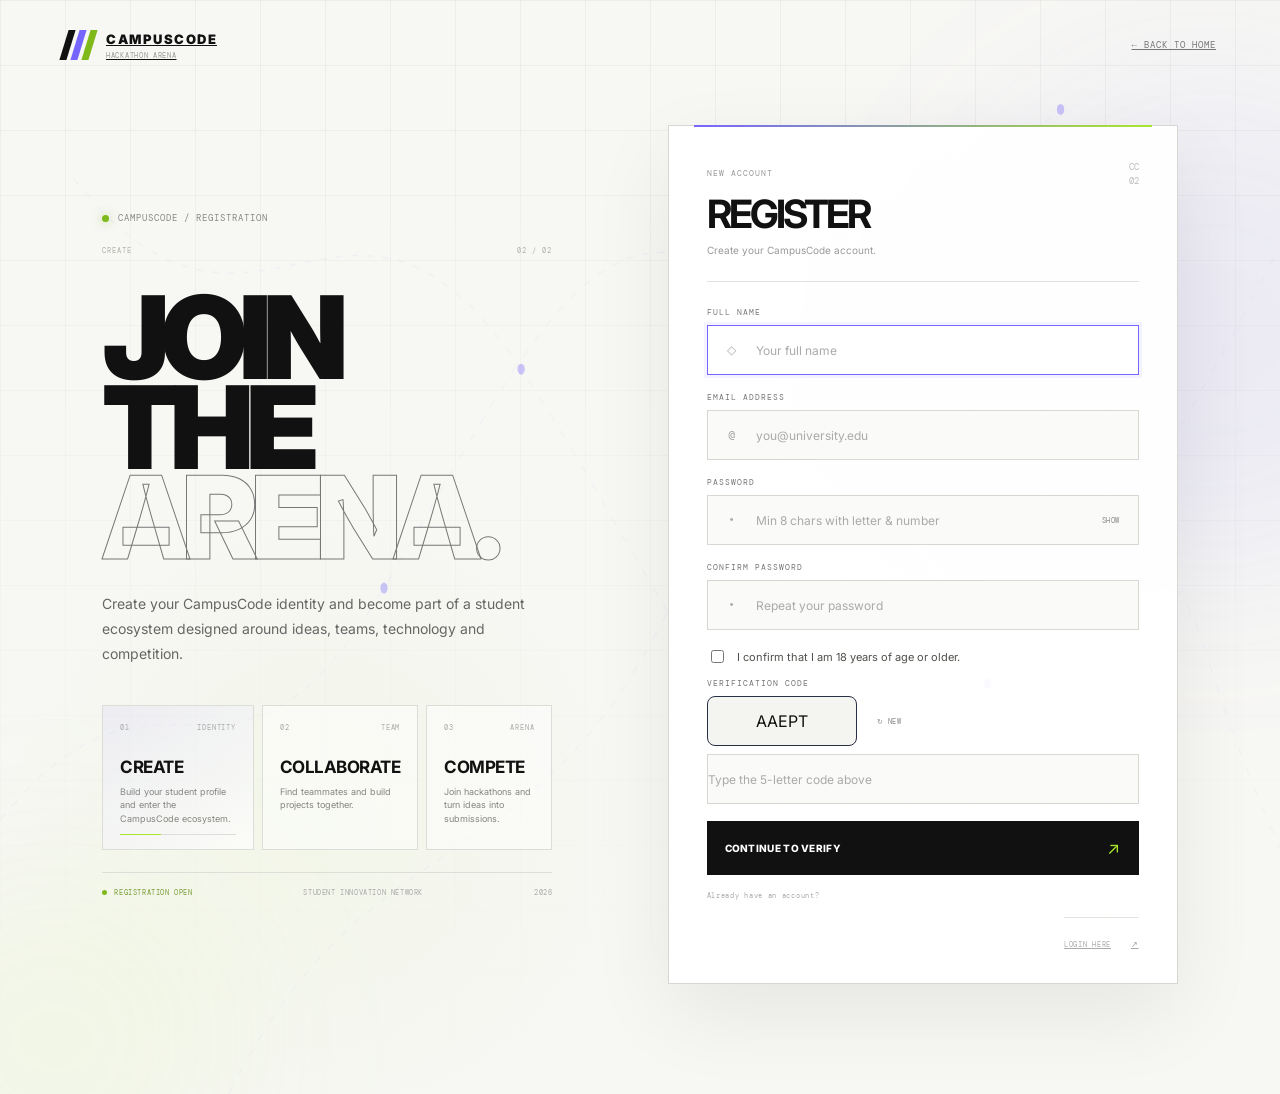
==== pages/register.html @ 217f9ce4 "Add files via upload" ====
<!DOCTYPE html>
<html lang="en">
<head>
  <meta charset="UTF-8">
  <meta name="viewport" content="width=device-width, initial-scale=1.0">
  <meta name="theme-color" content="#f7f7f4">
  <title>Register | CampusCode</title>
  <link rel="stylesheet" href="../css/index.css">
  <link rel="stylesheet" href="../css/register2.css">
  <link rel="stylesheet" href="../css/register.css">
  <script src="../js/register.js" defer></script>
</head>
<body>
  <div class="campus-register">
    <div class="register-grid" aria-hidden="true"></div>
    <div class="register-glow register-glow-one" aria-hidden="true"></div>
    <div class="register-glow register-glow-two" aria-hidden="true"></div>

    <div class="register-network" aria-hidden="true">
      <svg viewBox="0 0 1400 800" preserveAspectRatio="none">
        <path d="M0 600 C180 450 250 620 420 430 S680 80 900 270 S1150 500 1400 180"></path>
        <path d="M80 130 C280 300 380 80 570 270 S800 620 1080 500 S1250 400 1400 620"></path>
        <path d="M250 800 C400 600 570 650 720 460 S970 180 1160 80"></path>
        <circle cx="420" cy="430" r="4"></circle>
        <circle cx="900" cy="270" r="4"></circle>
        <circle cx="1080" cy="500" r="4"></circle>
        <circle cx="570" cy="270" r="4"></circle>
        <circle cx="1160" cy="80" r="4"></circle>
      </svg>
    </div>

    <header class="register-nav">
      <a href="../index.html" class="register-brand" aria-label="CampusCode home">
        <span class="register-brand-mark" aria-hidden="true"><i></i><i></i><i></i></span>
        <span class="register-brand-text">
          <strong>CAMPUSCODE</strong>
          <small>HACKATHON ARENA</small>
        </span>
      </a>
      <a class="register-back" href="../index.html">← BACK TO HOME</a>
    </header>

    <main class="register-main">
      <section class="register-intro">
        <div class="register-status"><span></span>CAMPUSCODE / REGISTRATION</div>
        <div class="register-intro-index"><span>CREATE</span><span>02 / 02</span></div>
        <h1>JOIN<br>THE<br><span>ARENA.</span></h1>
        <p class="register-intro-description">
          Create your CampusCode identity and become part of a student
          ecosystem designed around ideas, teams, technology and competition.
        </p>

        <div class="register-info-grid">
          <div class="register-info-card register-info-card-main">
            <div class="register-info-card-top"><span>01</span><span>IDENTITY</span></div>
            <strong>CREATE</strong>
            <p>Build your student profile and enter the CampusCode ecosystem.</p>
            <div class="register-info-line"><i></i></div>
          </div>
          <div class="register-info-card">
            <div class="register-info-card-top"><span>02</span><span>TEAM</span></div>
            <strong>COLLABORATE</strong>
            <p>Find teammates and build projects together.</p>
          </div>
          <div class="register-info-card">
            <div class="register-info-card-top"><span>03</span><span>ARENA</span></div>
            <strong>COMPETE</strong>
            <p>Join hackathons and turn ideas into submissions.</p>
          </div>
        </div>

        <div class="register-system-info">
          <div><span class="register-system-dot"></span>REGISTRATION OPEN</div>
          <div>STUDENT INNOVATION NETWORK</div>
          <div>2026</div>
        </div>
      </section>

      <section class="register-card-wrapper">
        <div class="register-card">
          <div class="register-card-top">
            <div>
              <span class="register-card-label">NEW ACCOUNT</span>
              <h2>REGISTER</h2>
              <p class="register-card-description" id="card-description">Create your CampusCode account.</p>
            </div>
            <div class="register-card-index">CC<br>02</div>
          </div>
          <div class="register-divider"></div>

          <form id="details-form" novalidate>
            <div class="register-field">
              <label for="reg-name">FULL NAME</label>
              <div class="register-input-wrap">
                <span class="register-input-icon">◇</span>
                <input id="reg-name" type="text" name="name" placeholder="Your full name" autocomplete="name" required autofocus>
              </div>
            </div>

            <div class="register-field">
              <label for="reg-email">EMAIL ADDRESS</label>
              <div class="register-input-wrap">
                <span class="register-input-icon">@</span>
                <input id="reg-email" type="email" name="email" placeholder="you@university.edu" autocomplete="email" required>
              </div>
            </div>

            <div class="register-field">
              <label for="reg-password">PASSWORD</label>
              <div class="register-input-wrap">
                <span class="register-input-icon">•</span>
                <input id="reg-password" type="password" name="password" placeholder="Min 8 chars with letter & number" autocomplete="new-password" required>
                <button type="button" class="login-password-toggle" id="password-toggle">SHOW</button>
              </div>
              <div class="register-strength" id="password-strength" hidden>
                <span></span><span></span><span></span><span></span>
              </div>
            </div>

            <div class="register-field">
              <label for="reg-confirm">CONFIRM PASSWORD</label>
              <div class="register-input-wrap">
                <span class="register-input-icon">•</span>
                <input id="reg-confirm" type="password" name="confirmPassword" placeholder="Repeat your password" autocomplete="new-password" required>
              </div>
            </div>

            <div class="register-age">
              <input type="checkbox" id="reg-age">
              <label for="reg-age">I confirm that I am 18 years of age or older.</label>
            </div>

            <div class="register-field">
              <label for="captcha-input">VERIFICATION CODE</label>
              <div class="login-captcha-row">
                <span class="login-captcha-img" id="captcha-text"></span>
                <button type="button" class="login-password-toggle" id="new-captcha">↻ NEW</button>
              </div>
              <div class="register-input-wrap register-captcha-input">
                <input id="captcha-input" type="text" placeholder="Type the 5-letter code above" maxlength="5" required>
              </div>
            </div>

            <div class="login-message login-error" id="form-error" role="alert" hidden></div>
            <button type="submit" class="login-submit register-submit" id="continue-button">
              <span>CONTINUE TO VERIFY</span><b>↗</b>
            </button>
          </form>

          <form id="otp-form" hidden>
            <div class="register-otp-note">
              <p>Enter verification code sent to:</p>
              <strong id="otp-email"></strong>
              <div class="register-demo-code">Demo Test Code: <strong>849201</strong></div>
            </div>
            <div class="register-field">
              <label for="reg-otp">6-DIGIT CODE</label>
              <div class="register-input-wrap">
                <span class="register-input-icon">#</span>
                <input id="reg-otp" type="text" placeholder="849201" maxlength="6" inputmode="numeric" required>
              </div>
              <div class="register-otp-meta">
                <span>Expires in: <strong id="otp-time">5:00</strong></span>
                <button type="button" id="resend-code">Resend Code</button>
              </div>
            </div>
            <div class="login-message login-error" id="otp-error" role="alert" hidden></div>
            <div class="register-otp-actions">
              <button type="button" id="back-button">← BACK</button>
              <button type="submit" class="login-submit" id="finish-button"><span>FINISH REGISTRATION</span><b>↗</b></button>
            </div>
          </form>

          <div class="login-card-footer">
            <span>Already have an account?</span>
            <a class="login-register" href="login.html">LOGIN HERE<span>↗</span></a>
          </div>
          <div class="register-feedback" id="register-feedback" role="status" hidden></div>
        </div>
      </section>
    </main>
  </div>
</body>
</html>
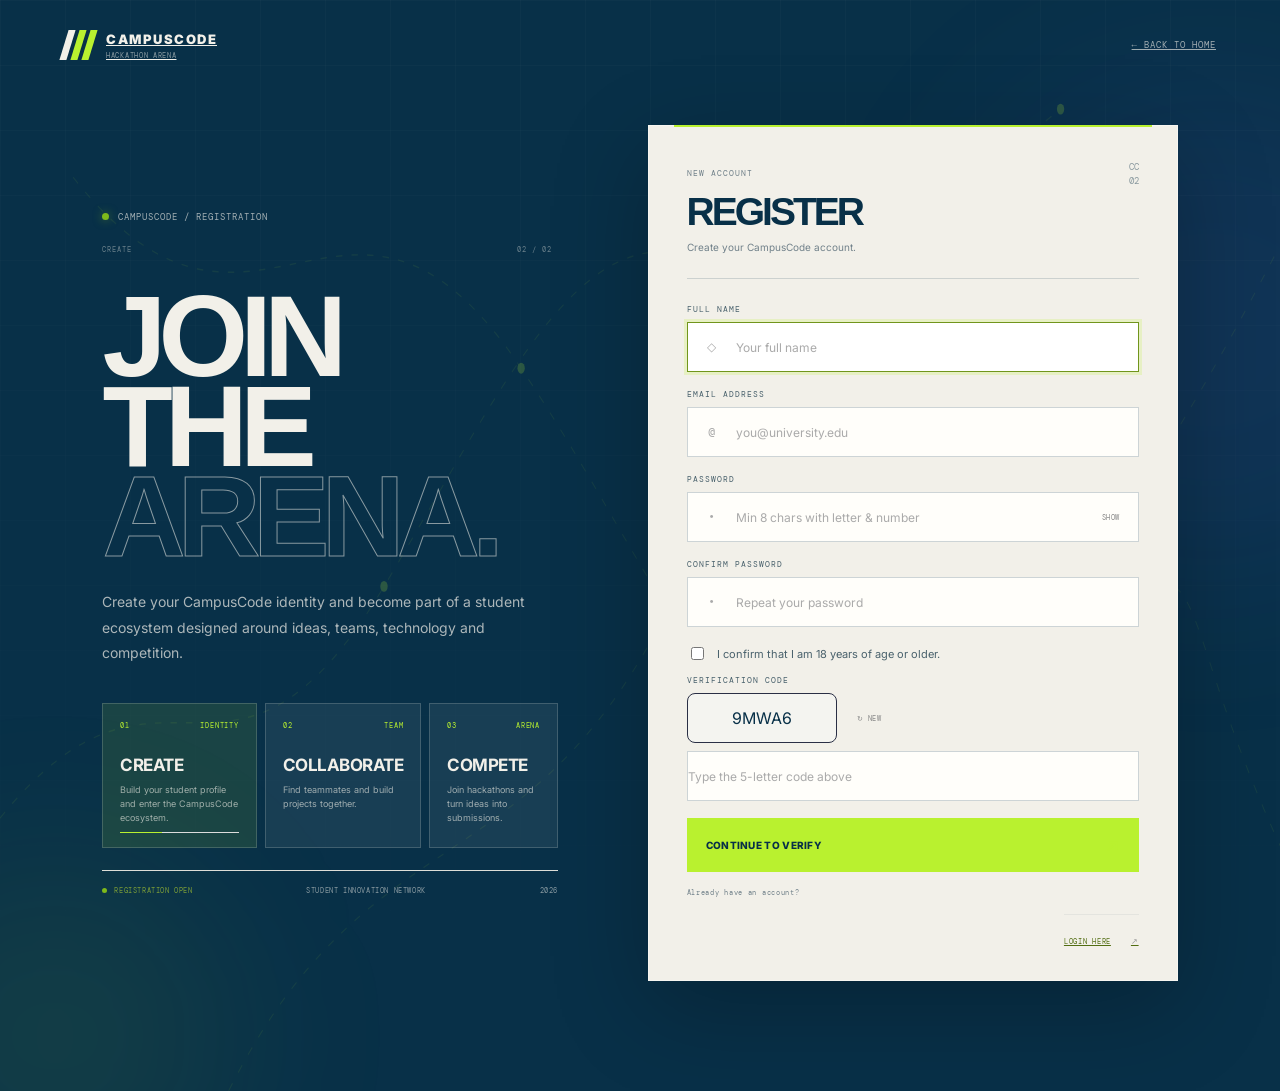
==== commit fde4803d: "Load shared editorial theme on registration page" ====
--- a/pages/register.html
+++ b/pages/register.html
@@ -8,6 +8,7 @@
   <link rel="stylesheet" href="../css/index.css">
   <link rel="stylesheet" href="../css/register2.css">
   <link rel="stylesheet" href="../css/register.css">
+  <link rel="stylesheet" href="../css/landing-overrides.css">
   <script src="../js/register.js" defer></script>
 </head>
 <body>
--- a/css/landing-overrides.css
+++ b/css/landing-overrides.css
@@ -0,0 +1,268 @@
+
+[hidden] { display: none !important; }
+.step-card { width: 100%; text-align: left; color: inherit; font: inherit; cursor: pointer; }
+.video-auto-note { background: none; border: 0; color: inherit; font: inherit; padding: 0; cursor: pointer; }
+.arena-modal-head { display:flex; justify-content:space-between; align-items:flex-start; gap:16px; margin-bottom:16px; }
+.arena-modal-head span, .arena-modal-stats span { display:block; font-family:'DM Mono',monospace; font-size:10px; letter-spacing:1.2px; color:#858580; margin-bottom:5px; }
+         .arena-modal-head h2 { font-size:22px; font-weight:800; margin:0; color:#111; }
+.arena-modal-close { flex:0 0 32px; width:32px; height:32px; border:0; border-radius:50%; background:#f0f0ec; color:#111; cursor:pointer; }
+.arena-modal-stats { display:grid; grid-template-columns:repeat(3,minmax(0,1fr)); gap:10px; margin:20px 0 24px; padding:14px; border-radius:8px; border:1px solid #deded8; background:#f7f7f4; }
+   .arena-modal-stats strong { font-size:13px; color:#111; }
+    .arena-modal-stats > div:first-child strong { color:#82b91a; font-size:15px; }
+.arena-modal-stats > div:last-child strong { color:#7665ff; }
+.arena-enter { width:100%; justify-content:center; }
+.video-modal-card { position:relative; max-width:960px; width:100%; border-radius:12px; overflow:hidden; box-shadow:0 0 50px rgba(168,230,46,.25); border:1px solid rgba(255,255,255,.2); }
+.video-modal-card video { width:100%; height:auto; display:block; }
+.video-modal-close { position:absolute; z-index:2; top:16px; right:16px; width:36px; height:36px; border-radius:50%; cursor:pointer; color:#fff; background:rgba(0,0,0,.6); border:1px solid rgba(255,255,255,.3); }
+.campus-toast { position:fixed; z-index:11000; left:50%; bottom:24px; transform:translate(-50%,20px); opacity:0; pointer-events:none; padding:12px 18px; border:1px solid rgba(255,255,255,.18); border-radius:8px; background:#171a19; color:#fff; font:500 13px/1.4 Inter,sans-serif; box-shadow:0 12px 40px rgba(0,0,0,.3); transition:opacity .25s ease,transform .25s ease; max-width:min(90vw,520px); text-align:center; }
+.campus-toast.show { opacity:1; transform:translate(-50%,0); }
+.campus-toast[data-type="success"] { border-color:#82b91a; }
+@media (max-width:560px) { .arena-modal-stats { grid-template-columns:1fr; } }
+
+
+/* =========================================================
+   REBUILD '26 — EDITORIAL DESIGN SYSTEM
+   Scoped visual layer: existing HTML and JS hooks stay intact.
+   ========================================================= */
+:root {
+  --cc-navy: #083048;
+  --cc-navy-deep: #062536;
+  --cc-ivory: #F2F0E9;
+  --cc-lime: #B9F12F;
+  --cc-ink: #102D3B;
+  --cc-muted: #71818A;
+  --cc-line: rgba(8,48,72,.16);
+}
+html { scroll-behavior: smooth; }
+body { background: var(--cc-ivory); }
+button, a { -webkit-tap-highlight-color: transparent; }
+:where(button,a,[role="button"]) { transition: color .22s ease, background-color .22s ease, border-color .22s ease, box-shadow .22s ease, transform .22s ease; }
+:where(button,a,[role="button"]):active { transform: translateY(1px) scale(.985); }
+
+/* Landing header + split hero */
+.campus-landing { background: var(--cc-ivory); color: var(--cc-ink); }
+.landing-nav { padding: 22px 6vw; }
+.landing-logo strong, .landing-logo small { color: var(--cc-ivory); }
+.landing-logo-mark span:nth-child(1) { background: var(--cc-ivory); }
+.landing-logo-mark span:nth-child(2) { background: var(--cc-lime); }
+.landing-logo-mark span:nth-child(3) { background: #77A8B8; }
+.landing-links button, .landing-login { color: rgba(242,240,233,.72); }
+.landing-links button:hover, .landing-login:hover { color: var(--cc-lime); }
+.landing-join { color: var(--cc-navy); background: var(--cc-lime); border-color: var(--cc-lime); font-weight: 700; }
+.landing-join:hover { color: var(--cc-navy); background: var(--cc-ivory); border-color: var(--cc-ivory); }
+.landing-menu { color: var(--cc-ivory); background: transparent; border-color: rgba(242,240,233,.35); }
+.landing-hero {
+  min-height: 790px;
+  background: radial-gradient(circle at 78% 48%, rgba(185,241,47,.13), transparent 25%), var(--cc-navy);
+  border-color: rgba(242,240,233,.13);
+  isolation: isolate;
+}
+.landing-hero-grid { opacity: .23; background-image: linear-gradient(rgba(242,240,233,.12) 1px,transparent 1px),linear-gradient(90deg,rgba(242,240,233,.12) 1px,transparent 1px); }
+.hero-glow.glow-one { background: rgba(185,241,47,.16); }
+.hero-glow.glow-two { background: rgba(92,166,190,.18); }
+.hero-glow.glow-three { background: rgba(242,240,233,.08); }
+.hero-network { opacity: .42; }
+.hero-network path { stroke: rgba(185,241,47,.3); }
+.hero-network circle { fill: var(--cc-lime); filter: drop-shadow(0 0 8px rgba(185,241,47,.6)); }
+.hero-top-line, .hero-bottom { color: rgba(242,240,233,.55); }
+.hero-top-line i { background: var(--cc-lime); box-shadow: 0 0 12px rgba(185,241,47,.55); }
+.hero-content {
+  width: min(1240px, 100%);
+  min-height: 790px;
+  margin: 0 auto;
+  padding: 205px 7vw 110px;
+  display: grid;
+  grid-template-columns: minmax(0,1.05fr) minmax(280px,.95fr);
+  align-content: center;
+  align-items: center;
+  column-gap: 5vw;
+}
+.hero-label { grid-column: 1; color: var(--cc-lime); letter-spacing: .22em; }
+.hero-content h1 {
+  grid-column: 1;
+  grid-row: 2;
+  color: var(--cc-ivory);
+  font-family: "Space Grotesk", Inter, sans-serif;
+  font-size: clamp(76px, 9.5vw, 142px);
+  letter-spacing: -.085em;
+  line-height: .82;
+  margin: 30px 0 32px;
+}
+.hero-content h1 span { -webkit-text-stroke: 1px rgba(242,240,233,.58); }
+.hero-content h1 span:hover { color: var(--cc-lime); -webkit-text-stroke-color: var(--cc-lime); }
+.hero-description { grid-column: 1; grid-row: 3; gap: 28px; align-items: center; flex-wrap: wrap; }
+.hero-description p { color: rgba(242,240,233,.7); }
+.hero-explore { color: var(--cc-navy); background: var(--cc-lime); border-color: var(--cc-lime); font-weight: 800; }
+.hero-explore:hover { color: var(--cc-navy); background: var(--cc-ivory); border-color: var(--cc-ivory); }
+.landing-hero::after {
+  content: "CC";
+  grid-column: 2;
+  grid-row: 1 / span 4;
+  position: absolute;
+  z-index: -1;
+  width: min(38vw, 490px);
+  height: min(38vw, 490px);
+  right: 9vw;
+  top: 50%;
+  transform: translateY(-43%);
+  display: grid;
+  place-items: center;
+  color: rgba(242,240,233,.92);
+  font: 700 clamp(130px,22vw,290px)/1 "Space Grotesk", sans-serif;
+  letter-spacing: -.12em;
+  padding-right: .12em;
+  border: 1px solid rgba(185,241,47,.45);
+  border-radius: 48% 52% 46% 54%;
+  background: radial-gradient(circle at 35% 30%, rgba(185,241,47,.2), transparent 36%), linear-gradient(145deg, rgba(242,240,233,.07), rgba(242,240,233,.015));
+  box-shadow: inset 0 0 70px rgba(185,241,47,.08), 0 0 100px rgba(185,241,47,.08);
+  animation: ccHeroFloat 7s ease-in-out infinite;
+}
+.landing-hero::before {
+  content: "";
+  position: absolute;
+  width: min(44vw, 560px);
+  height: min(44vw, 560px);
+  right: 6vw;
+  top: 50%;
+  border: 1px dashed rgba(242,240,233,.2);
+  border-radius: 50%;
+  transform: translateY(-43%);
+  animation: ccHeroOrbit 34s linear infinite;
+  pointer-events: none;
+}
+@keyframes ccHeroFloat { 0%,100% { translate: 0 0; } 50% { translate: 0 -13px; } }
+@keyframes ccHeroOrbit { to { rotate: 360deg; } }
+
+/* Editorial content rhythm */
+.landing-marquee { background: var(--cc-lime); border-color: var(--cc-lime); }
+.marquee-track { color: var(--cc-navy); font-weight: 700; }
+.marquee-track b { color: var(--cc-navy); opacity: .5; }
+.landing-about, .landing-how, .landing-hackathons, .landing-community { background: var(--cc-ivory); }
+.section-number, .section-heading span, .small-label i { color: var(--cc-navy); }
+.about-content h2, .section-heading h2, .step-card h3, .hack-title h3, .community-left h2 { color: var(--cc-navy); }
+.about-content h2 em, .community-left em { -webkit-text-stroke-color: var(--cc-navy); }
+.about-ring, .ring-a, .ring-b, .ring-c { border-color: rgba(8,48,72,.22); }
+.about-core, .community-orbit strong { color: var(--cc-navy); border-color: var(--cc-lime); background: var(--cc-lime); }
+.landing-video, .landing-statement, .landing-cta { background-color: var(--cc-navy); color: var(--cc-ivory); }
+.video-center strong, .statement-content h2, .cta-content h2 { color: var(--cc-ivory); }
+.video-center small, .video-top, .video-bottom, .statement-content p { color: rgba(242,240,233,.66); }
+.video-center button, .cta-content button { color: var(--cc-navy); background: var(--cc-lime); border-color: var(--cc-lime); }
+.statement-content h2 em, .cta-content h2 span { -webkit-text-stroke-color: rgba(242,240,233,.55); }
+.step-card { background: #fffdf8; border-color: var(--cc-line); }
+.step-card:hover { background: #fff; box-shadow: 0 22px 55px rgba(8,48,72,.12); }
+.step-arrow, .hack-arrow { color: var(--cc-navy); }
+.hackathon-row { border-color: var(--cc-line); }
+.hackathon-row:hover { background: rgba(255,255,255,.72); }
+.hack-status i.active { background: #6a9d12; }
+.landing-community { border-color: var(--cc-line); }
+.community-left { border-color: var(--cc-line); }
+.community-orbit { border-color: rgba(8,48,72,.3); }
+.community-orbit:before { border-color: rgba(8,48,72,.16); }
+.community-orbit span { background: var(--cc-lime); box-shadow: 0 0 12px rgba(185,241,47,.65); }
+.landing-footer { color: var(--cc-ivory); background: var(--cc-navy-deep); }
+.footer-logo strong, .footer-column h4 { color: var(--cc-ivory); }
+.footer-mark span:nth-child(1) { background: var(--cc-ivory); }
+.footer-mark span:nth-child(2), .footer-mark span:nth-child(3) { background: var(--cc-lime); }
+.footer-brand p, .footer-column a, .footer-status, .footer-status a, .footer-bottom { color: rgba(242,240,233,.62); }
+.footer-column a:after { background: var(--cc-lime); }
+.footer-column a:hover, .footer-status a:hover { color: var(--cc-lime); }
+.footer-watermark { color: rgba(242,240,233,.045); }
+.footer-bottom { border-color: rgba(242,240,233,.16); }
+
+/* Login + register: navy brand panel, warm ivory form */
+.campus-login, .campus-register {
+  --login-purple: var(--cc-lime);
+  --login-lime: var(--cc-lime);
+  --login-lime-dark: #8ebc1c;
+  --register-purple: var(--cc-lime);
+  --register-lime: var(--cc-lime);
+  background: var(--cc-navy);
+  color: var(--cc-ivory);
+}
+.login-grid, .register-grid { opacity: .18; background-image: linear-gradient(rgba(242,240,233,.13) 1px,transparent 1px),linear-gradient(90deg,rgba(242,240,233,.13) 1px,transparent 1px); }
+.login-network, .register-network { opacity: .2; }
+.login-network path, .register-network path { stroke: rgba(185,241,47,.35); }
+.login-network circle, .register-network circle { fill: var(--cc-lime); }
+.login-nav, .register-nav { max-width: 1500px; margin: 0 auto; }
+.login-brand, .register-brand { color: var(--cc-ivory); }
+.login-brand-mark span:nth-child(1), .register-brand-mark i:nth-child(1) { background: var(--cc-ivory); }
+.login-brand-mark span:nth-child(2), .login-brand-mark span:nth-child(3), .register-brand-mark i:nth-child(2), .register-brand-mark i:nth-child(3) { background: var(--cc-lime); }
+.login-brand-text strong, .register-brand-text strong { color: var(--cc-ivory); }
+.login-brand-text small, .register-brand-text small { color: rgba(242,240,233,.55); }
+.login-back, .register-back { color: rgba(242,240,233,.65); }
+.login-back:hover, .register-back:hover { color: var(--cc-lime); }
+.login-main, .register-main { max-width: 1500px; margin: 0 auto; gap: clamp(40px,7vw,110px); }
+.login-intro, .register-intro { color: var(--cc-ivory); }
+.login-status, .register-status { color: rgba(242,240,233,.66); }
+.login-intro-index, .register-intro-index { color: rgba(242,240,233,.42); }
+.login-intro h1, .register-intro h1 { color: var(--cc-ivory); font-family: "Space Grotesk", sans-serif; }
+.login-intro h1 span, .register-intro h1 span { -webkit-text-stroke-color: rgba(242,240,233,.55); }
+.login-intro h1 span:hover, .register-intro h1 span:hover { color: var(--cc-lime); -webkit-text-stroke-color: var(--cc-lime); }
+.login-intro-description, .register-intro-description { color: rgba(242,240,233,.7); }
+.login-features>div, .register-info-card { color: var(--cc-ivory); background: rgba(242,240,233,.07); border-color: rgba(242,240,233,.18); }
+.login-features>div:hover, .register-info-card:hover { background: rgba(242,240,233,.13); border-color: var(--cc-lime); }
+.login-features strong, .register-info-card-top { color: var(--cc-lime); }
+.login-features span, .register-info-card strong { color: var(--cc-ivory); }
+.register-info-card p { color: rgba(242,240,233,.62); }
+.register-info-card-main { background: rgba(185,241,47,.1); }
+.login-system-info, .register-system-info { color: rgba(242,240,233,.55); }
+.login-card, .register-card { background: var(--cc-ivory); border-color: rgba(255,255,255,.35); color: var(--cc-navy); box-shadow: 0 28px 90px rgba(0,0,0,.24); }
+.login-card:before, .register-card:before { background: var(--cc-lime); }
+.login-card h2, .register-card h2 { color: var(--cc-navy); font-family: "Space Grotesk", sans-serif; }
+.login-card-label, .register-card-label, .login-card-top p, .register-card-description { color: #71818a; }
+.login-card-index, .register-card-index { color: #8a999f; }
+.login-divider, .register-divider { background: rgba(8,48,72,.16); }
+.login-field label, .register-field label { color: #49616c; }
+.login-input-wrap, .register-input-wrap { background: #fffefa; border-color: rgba(8,48,72,.2); }
+.login-input-wrap:focus-within, .register-input-wrap:focus-within { border-color: #71951c; box-shadow: 0 0 0 3px rgba(185,241,47,.2); }
+.login-submit { color: var(--cc-navy); background: var(--cc-lime); border: 1px solid var(--cc-lime); font-weight: 800; }
+.login-submit:hover { color: var(--cc-ivory); background: var(--cc-navy); border-color: var(--cc-navy); }
+.login-card-footer, .login-card-subfooter { color: #71818a; }
+.login-register, .register-otp-meta button { color: #526d12; }
+.register-age label { color: #49616c; }
+.register-age input { accent-color: #71951c; }
+.register-otp-note { background: #fffefa; border-color: rgba(8,48,72,.16); }
+.register-otp-note>strong { color: #526d12; }
+.register-demo-code { color: #526d12; background: rgba(185,241,47,.18); }
+.register-otp-actions>button:first-child { color: var(--cc-navy); background: #e5e7df; }
+.register-feedback { background: var(--cc-navy); border: 1px solid rgba(185,241,47,.45); }
+
+@media (max-width: 1050px) {
+  .hero-content { grid-template-columns: minmax(0,1fr) minmax(220px,.75fr); padding-left: 6vw; padding-right: 6vw; }
+  .landing-hero::after { right: 5vw; width: 35vw; height: 35vw; }
+  .landing-hero::before { right: 2vw; width: 40vw; height: 40vw; }
+  .login-main, .register-main { grid-template-columns: minmax(0,1fr) minmax(390px,470px); gap: 5vw; padding-left: 6vw; padding-right: 6vw; }
+}
+@media (max-width: 800px) {
+  .landing-nav { background: rgba(8,48,72,.94); }
+  .landing-hero { min-height: 760px; }
+  .hero-content { min-height: 760px; grid-template-columns: 1fr; align-content: center; padding: 180px 7vw 100px; }
+  .hero-content h1, .hero-label, .hero-description { grid-column: 1; }
+  .hero-content h1 { grid-row: auto; font-size: clamp(72px,13vw,110px); }
+  .hero-description { grid-row: auto; }
+  .landing-hero::after { width: 210px; height: 210px; right: 7vw; top: auto; bottom: 50px; transform: none; font-size: 120px; opacity: .32; }
+  .landing-hero::before { width: 250px; height: 250px; right: 4vw; top: auto; bottom: 30px; transform: none; }
+  .login-main, .register-main { grid-template-columns: 1fr; gap: 38px; padding-top: 25px; }
+  .login-intro h1, .register-intro h1 { font-size: clamp(64px,12vw,100px); }
+  .login-card-wrapper, .register-card-wrapper { width: min(100%,560px); margin: 0 auto; }
+  .login-system-info, .register-system-info { display: none; }
+}
+@media (max-width: 560px) {
+  .landing-hero { min-height: 720px; }
+  .hero-content { min-height: 720px; padding: 165px 25px 90px; }
+  .hero-content h1 { font-size: 66px; letter-spacing: -.075em; }
+  .hero-description { align-items: flex-start; }
+  .hero-description p { font-size: 13px; }
+  .landing-hero::after { width: 160px; height: 160px; bottom: 35px; font-size: 90px; }
+  .landing-hero::before { width: 190px; height: 190px; bottom: 20px; }
+  .login-nav, .register-nav { height: 76px; padding: 0 22px; }
+  .login-main, .register-main { padding: 20px 22px 55px; }
+  .login-intro h1, .register-intro h1 { margin: 28px 0 22px; letter-spacing: -.07em; }
+  .login-card, .register-card { padding: 26px 22px; }
+  .login-features { margin-top: 25px; }
+  .register-info-grid { grid-template-columns: 1fr 1fr; margin-top: 25px; }
+  .register-info-card-main { grid-column: 1 / -1; }
+}
+@media (prefers-reduced-motion: reduce) {
+  *, *::before, *::after { scroll-behavior: auto !important; animation-duration: .01ms !important; animation-iteration-count: 1 !important; transition-duration: .01ms !important; }
+}
